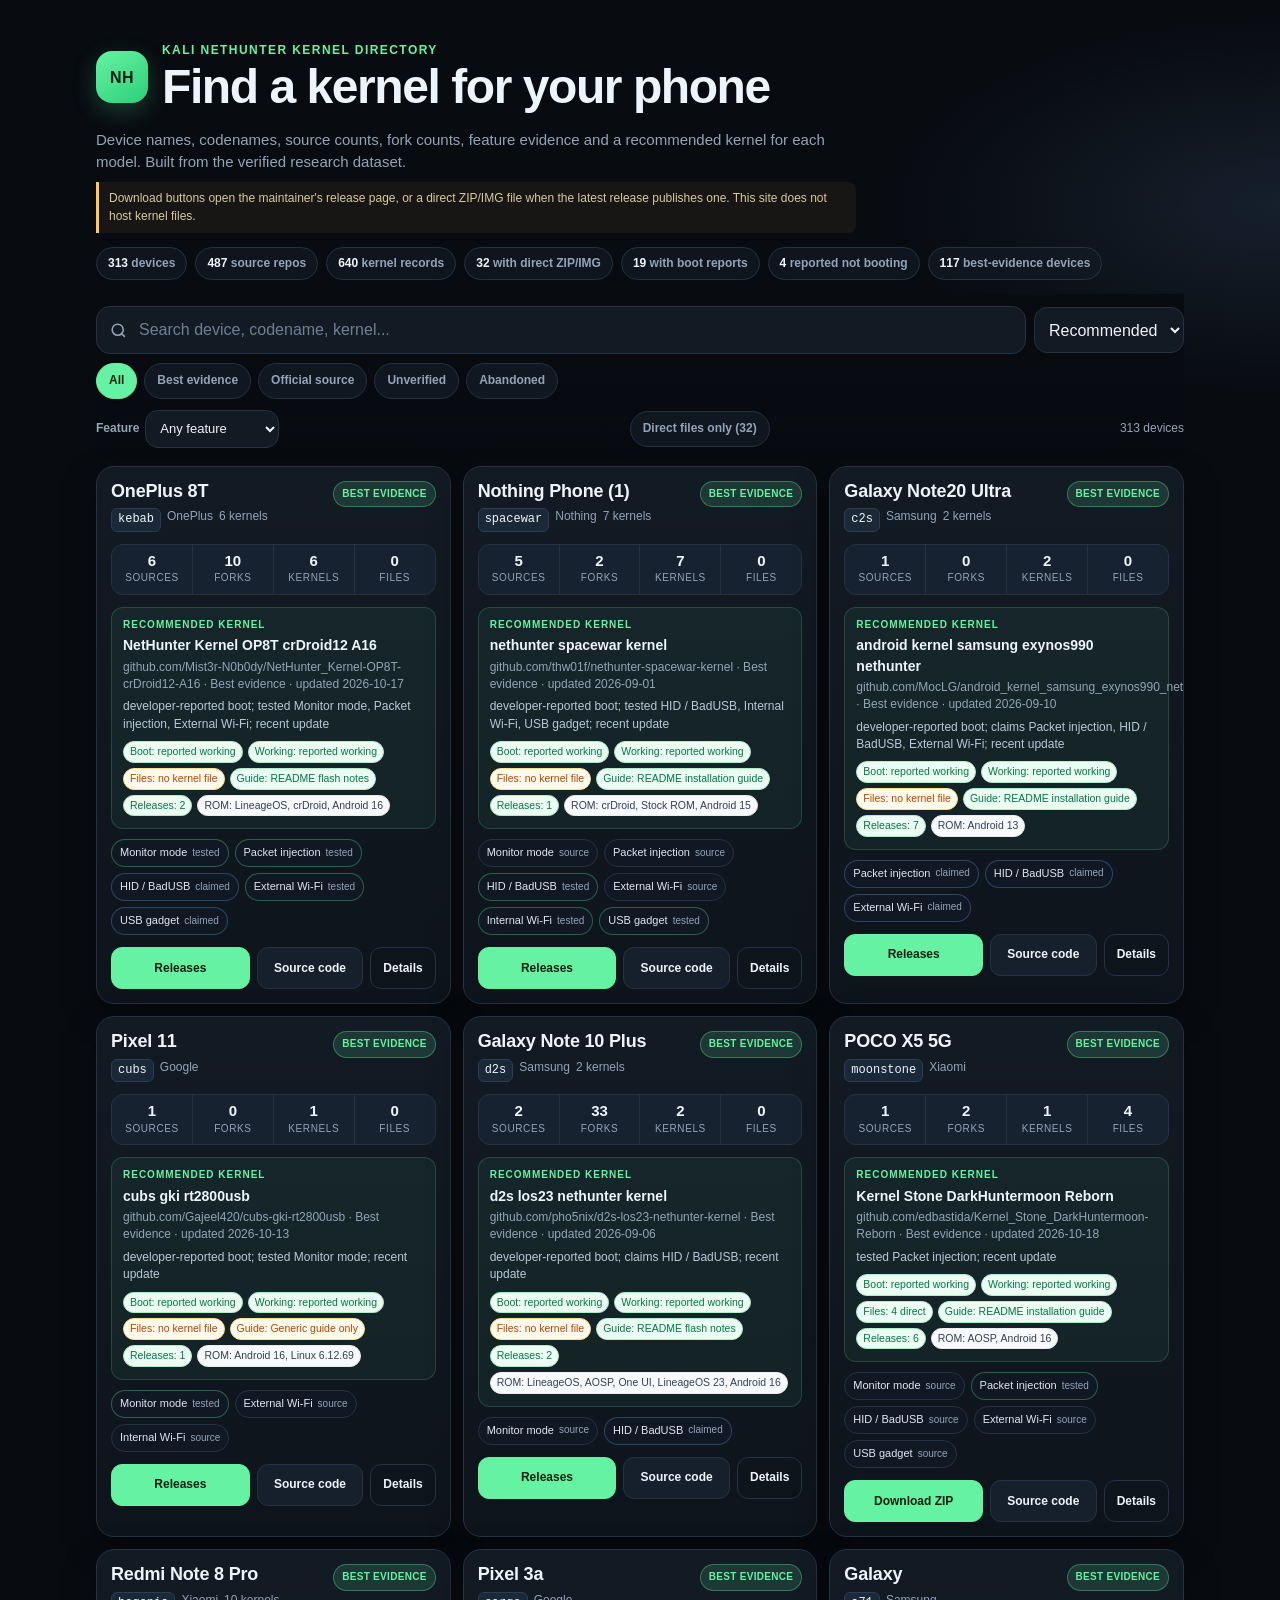
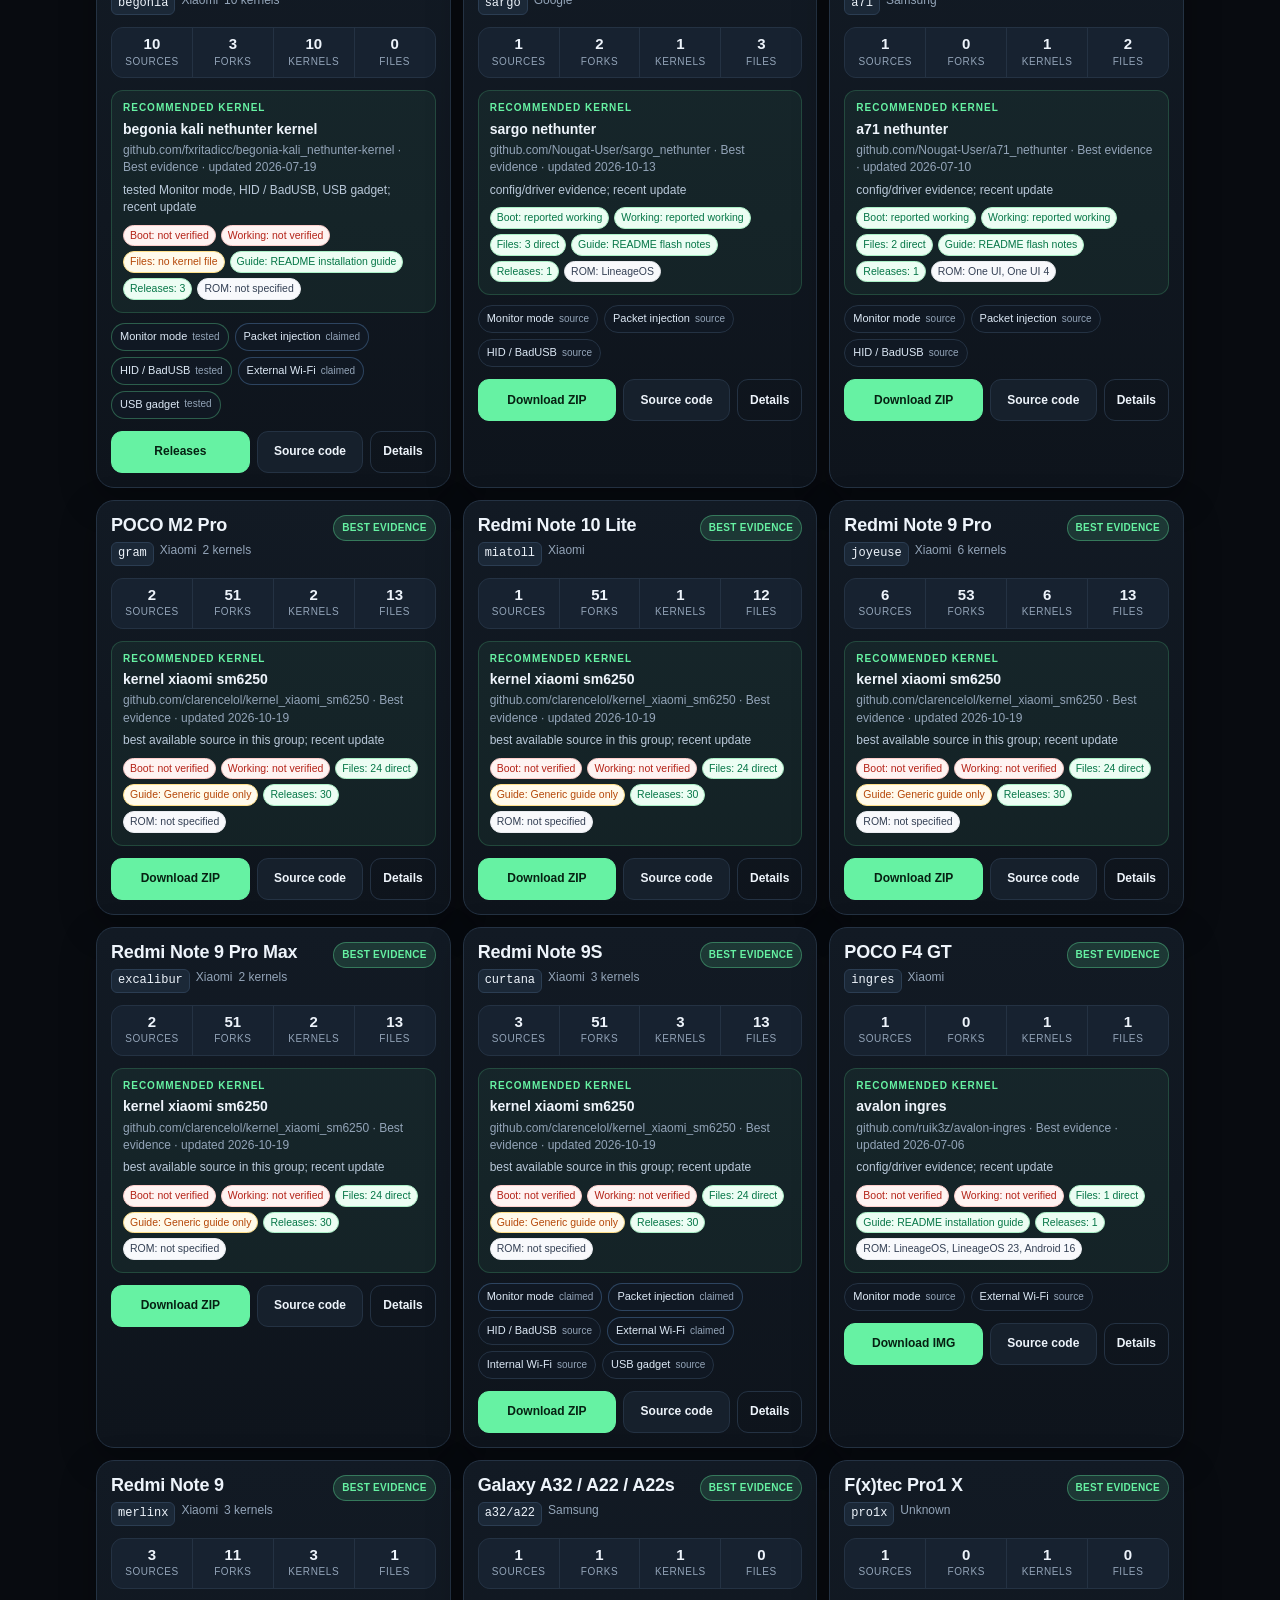
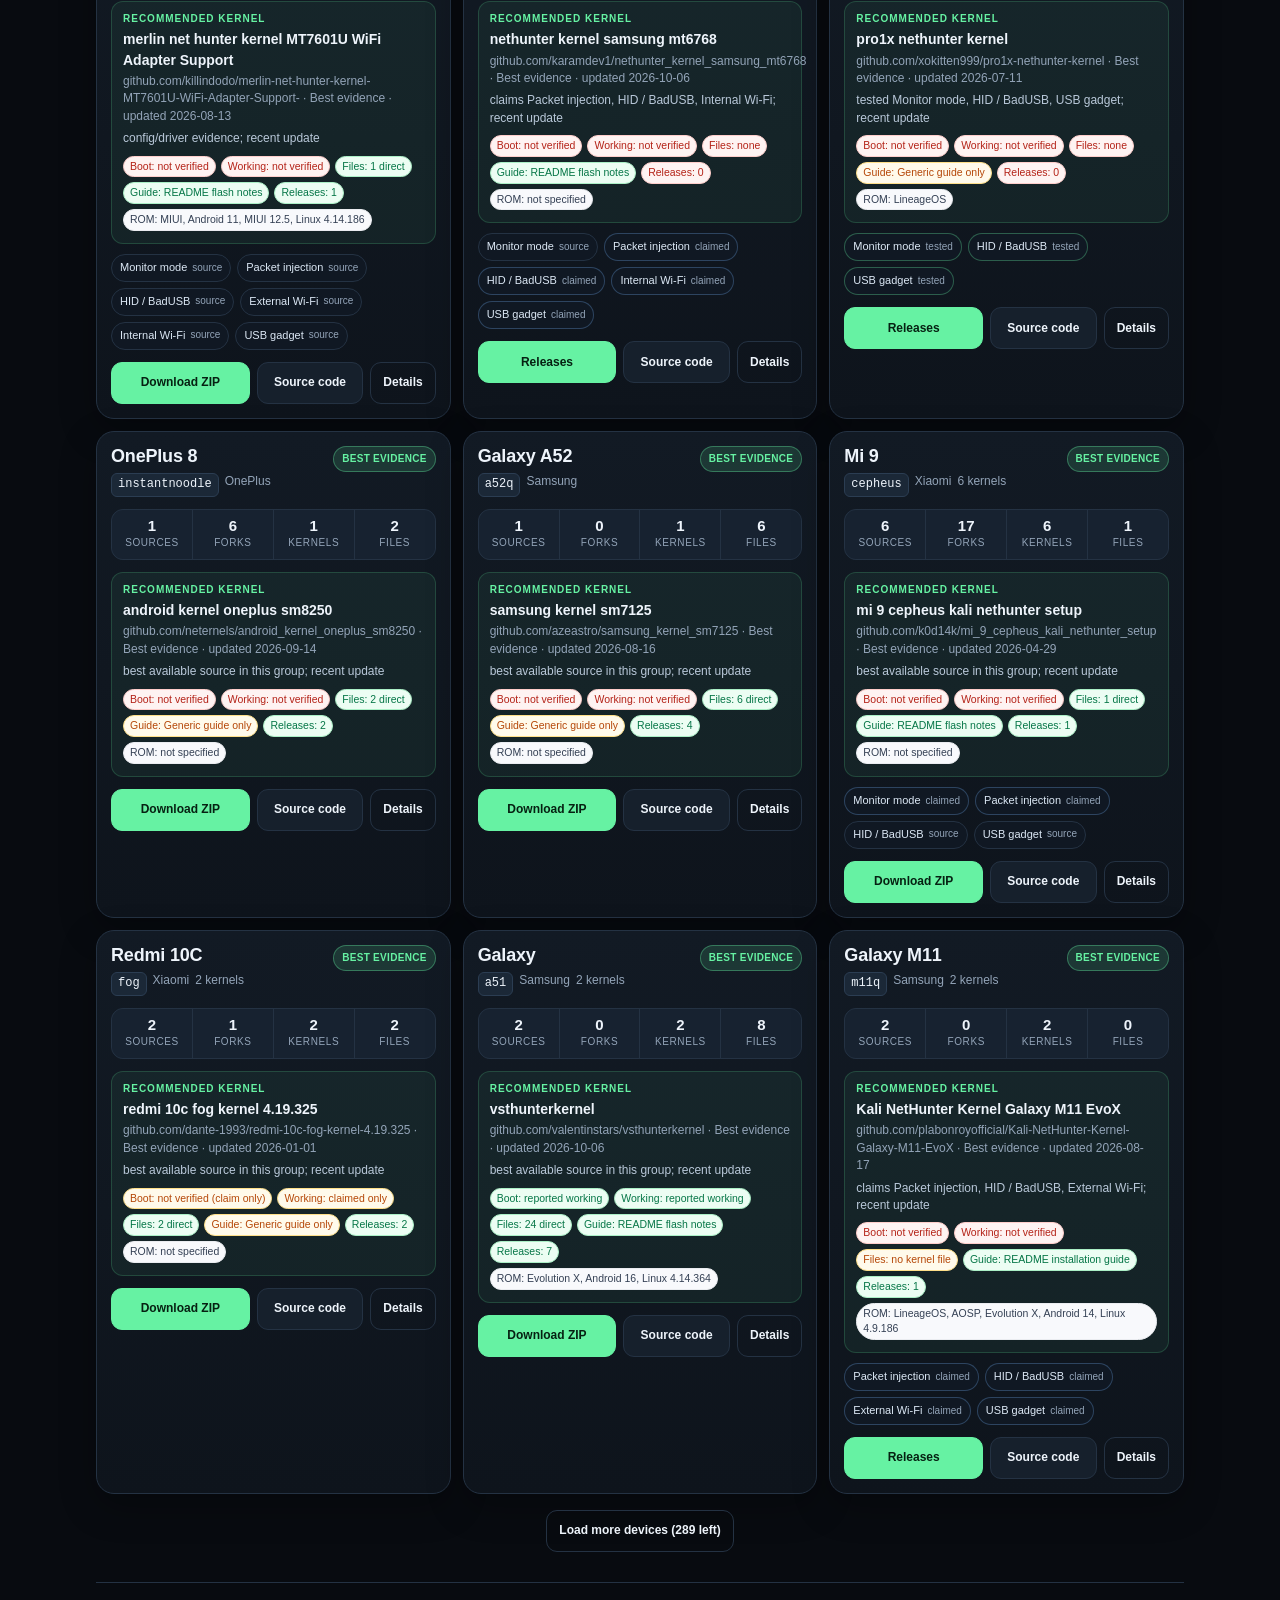
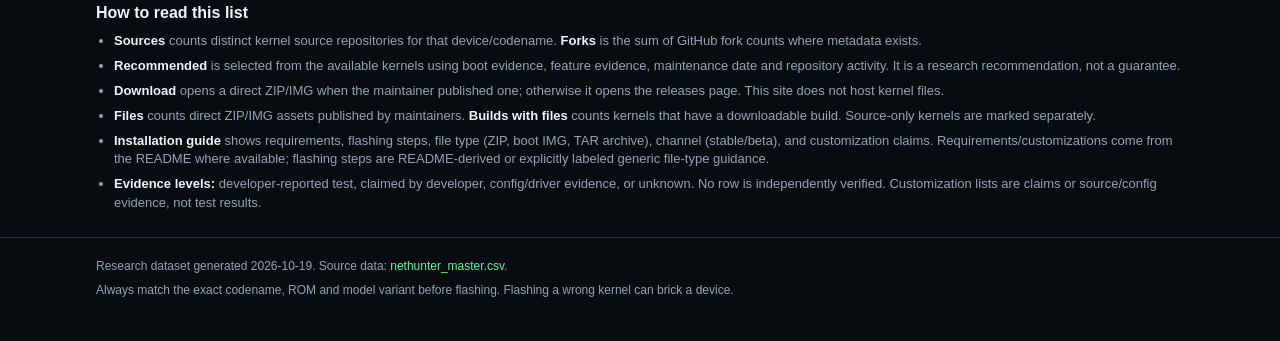
==== index.html @ 9b74181e "feat: publish NetHunter kernel database and evidence-first site Co-authored-by: monkeycode-ai <monke" ====
<!doctype html>
<html lang="en">
<head>
  <meta charset="utf-8">
  <meta name="viewport" content="width=device-width, initial-scale=1, viewport-fit=cover">
  <meta name="theme-color" content="#0b0f14">
  <meta name="description" content="Mobile-friendly Kali NetHunter kernel directory with source links, release links and evidence-based recommendations.">
  <title>NetHunter Kernel Finder</title>
  <link rel="stylesheet" href="styles.css?v=20261019b">
</head>
<body>
  <header class="hero">
    <div class="wrap">
      <div class="brandline">
        <div class="brandmark" aria-hidden="true">NH</div>
        <div>
          <p class="kicker">Kali NetHunter kernel directory</p>
          <h1>Find a kernel for your phone</h1>
        </div>
      </div>
      <p class="lede">Device names, codenames, source counts, fork counts, feature evidence and a recommended kernel for each model. Built from the verified research dataset.</p>
      <p class="notice">Download buttons open the maintainer's release page, or a direct ZIP/IMG file when the latest release publishes one. This site does not host kernel files.</p>
      <div class="summary" id="summary" aria-live="polite"></div>
    </div>
  </header>

  <main class="wrap">
    <section class="controls" aria-label="Search and filters">
      <div class="searchrow">
        <label class="searchbox">
          <span class="sr-only">Search devices</span>
          <svg viewBox="0 0 24 24" aria-hidden="true"><circle cx="11" cy="11" r="7"></circle><path d="m20 20-4.3-4.3"></path></svg>
          <input id="search" type="search" placeholder="Search device, codename, kernel..." autocomplete="off" enterkeyhint="search">
        </label>
        <label class="selectbox">
          <span class="sr-only">Sort by</span>
          <select id="sort">
            <option value="recommended">Recommended</option>
            <option value="newest">Newest</option>
            <option value="name">Name A-Z</option>
            <option value="sources">Most sources</option>
            <option value="forks">Most forks</option>
            <option value="files">Most files</option>
          </select>
        </label>
      </div>

      <div class="chips" id="statusFilters" role="group" aria-label="Filter by evidence status">
        <button class="chip is-active" data-status="all" type="button">All</button>
        <button class="chip" data-status="Developer claimed" type="button">Best evidence</button>
        <button class="chip" data-status="Source confirmed" type="button">Official source</button>
        <button class="chip" data-status="Unverified candidate" type="button">Unverified</button>
        <button class="chip" data-status="Abandoned" type="button">Abandoned</button>
      </div>

      <div class="subrow">
        <label class="selectbox featurebox">
          <span>Feature</span>
          <select id="feature">
            <option value="all">Any feature</option>
            <option value="monitor_mode">Monitor mode</option>
            <option value="packet_injection">Packet injection</option>
            <option value="hid_gadget">HID / BadUSB</option>
            <option value="external_wifi_support">External Wi-Fi</option>
            <option value="internal_wifi_support">Internal Wi-Fi</option>
            <option value="usb_gadget">USB gadget</option>
          </select>
        </label>
        <button id="onlyFilesBtn" class="chip fileschip" type="button" aria-pressed="false">Direct files only</button>
        <p class="resultcount" id="resultCount"></p>
      </div>
    </section>

    <section id="list" class="list" aria-label="NetHunter devices"></section>
    <div class="loadwrap">
      <button id="loadMore" class="btn ghost" type="button" hidden>Load more devices</button>
    </div>

    <section class="notes">
      <h2>How to read this list</h2>
      <ul>
        <li><strong>Sources</strong> counts distinct kernel source repositories for that device/codename. <strong>Forks</strong> is the sum of GitHub fork counts where metadata exists.</li>
        <li><strong>Recommended</strong> is selected from the available kernels using boot evidence, feature evidence, maintenance date and repository activity. It is a research recommendation, not a guarantee.</li>
        <li><strong>Download</strong> opens a direct ZIP/IMG when the maintainer published one; otherwise it opens the releases page. This site does not host kernel files.</li>
        <li><strong>Files</strong> counts direct ZIP/IMG assets published by maintainers. <strong>Builds with files</strong> counts kernels that have a downloadable build. Source-only kernels are marked separately.</li>
        <li><strong>Installation guide</strong> shows requirements, flashing steps, file type (ZIP, boot IMG, TAR archive), channel (stable/beta), and customization claims. Requirements/customizations come from the README where available; flashing steps are README-derived or explicitly labeled generic file-type guidance.</li>
        <li><strong>Evidence levels:</strong> developer-reported test, claimed by developer, config/driver evidence, or unknown. No row is independently verified. Customization lists are claims or source/config evidence, not test results.</li>
      </ul>
    </section>
  </main>

  <footer class="footer">
    <div class="wrap">
      <p>Research dataset generated <span id="generated">2026-10-19</span>. Source data: <a href="nethunter_master.csv">nethunter_master.csv</a>.</p>
      <p>Always match the exact codename, ROM and model variant before flashing. Flashing a wrong kernel can brick a device.</p>
    </div>
  </footer>

  <script src="app.js?v=20261019b"></script>
</body>
</html>
---- styles.css ----
:root {
  --bg: #080b10;
  --bg-soft: #0e141c;
  --panel: #121a24;
  --panel-2: #172230;
  --line: #243243;
  --text: #eef4fb;
  --muted: #93a4b8;
  --green: #66f2a3;
  --green-ink: #062112;
  --amber: #ffc857;
  --red: #ff7b7b;
  --blue: #77b7ff;
  --radius: 18px;
  --shadow: 0 12px 36px rgba(0,0,0,.28);
}
* { box-sizing: border-box; }
html { color-scheme: dark; -webkit-text-size-adjust: 100%; }
body {
  margin: 0;
  background:
    radial-gradient(900px 420px at 12% -10%, rgba(102,242,163,.16), transparent 60%),
    radial-gradient(700px 340px at 100% 4%, rgba(119,183,255,.12), transparent 55%),
    var(--bg);
  color: var(--text);
  font-family: -apple-system, BlinkMacSystemFont, "Segoe UI", Roboto, "Helvetica Neue", Arial, sans-serif;
  line-height: 1.45;
  min-height: 100vh;
}
a { color: var(--green); text-decoration: none; }
a:hover { text-decoration: underline; }
button, input, select { font: inherit; }
.wrap { width: min(1120px, 100%); margin: 0 auto; padding: 0 16px; }
.sr-only { position: absolute; width: 1px; height: 1px; padding: 0; margin: -1px; overflow: hidden; clip: rect(0,0,0,0); white-space: nowrap; border: 0; }

.hero { padding: 28px 0 14px; }
.brandline { display: flex; gap: 14px; align-items: center; }
.brandmark {
  flex: 0 0 auto; width: 52px; height: 52px; border-radius: 16px;
  display: grid; place-items: center; font-weight: 900; letter-spacing: .5px;
  color: var(--green-ink); background: linear-gradient(145deg, var(--green), #2ecf7a);
  box-shadow: 0 8px 24px rgba(102,242,163,.22);
}
.kicker { margin: 0 0 3px; color: var(--green); font-size: 12px; font-weight: 700; letter-spacing: .12em; text-transform: uppercase; }
h1 { margin: 0; font-size: clamp(28px, 7vw, 48px); line-height: 1.05; letter-spacing: -.03em; }
.lede { max-width: 760px; margin: 16px 0 0; color: var(--muted); font-size: 15px; }
.notice { max-width: 760px; margin: 10px 0 0; padding: 8px 10px; border-left: 3px solid var(--amber); background: rgba(255,200,87,.06); color: #d8c9a3; font-size: 12px; border-radius: 0 8px 8px 0; }
.summary { display: flex; flex-wrap: wrap; gap: 8px; margin-top: 14px; }
.summary span {
  border: 1px solid var(--line); background: rgba(18,26,36,.7); color: var(--muted);
  border-radius: 999px; padding: 7px 11px; font-size: 12px; font-weight: 650;
}
.summary strong { color: var(--text); }

.controls {
  position: sticky; top: 0; z-index: 20; margin: 0 -16px; padding: 10px 16px 12px;
  background: linear-gradient(180deg, rgba(8,11,16,.98), rgba(8,11,16,.92) 72%, rgba(8,11,16,0));
  backdrop-filter: blur(12px);
}
.searchrow { display: flex; gap: 8px; }
.searchbox {
  flex: 1; min-width: 0; display: flex; align-items: center; gap: 9px;
  background: var(--panel); border: 1px solid var(--line); border-radius: 14px; padding: 0 12px;
}
.searchbox svg { width: 19px; height: 19px; stroke: var(--muted); fill: none; stroke-width: 2; flex: 0 0 auto; }
.searchbox input { width: 100%; height: 46px; border: 0; outline: none; background: transparent; color: var(--text); }
.searchbox input::placeholder { color: #6f8094; }
.selectbox { display: flex; align-items: center; gap: 6px; }
.selectbox select {
  height: 46px; max-width: 150px; border: 1px solid var(--line); border-radius: 13px;
  background: var(--panel); color: var(--text); padding: 0 10px; outline: none;
}
.chips { display: flex; gap: 7px; overflow-x: auto; padding: 9px 0 2px; scrollbar-width: none; }
.chips::-webkit-scrollbar { display: none; }
.chip {
  flex: 0 0 auto; border: 1px solid var(--line); background: rgba(18,26,36,.88);
  color: var(--muted); border-radius: 999px; padding: 8px 12px; font-size: 12px; font-weight: 700;
}
.chip.is-active { background: var(--green); border-color: var(--green); color: var(--green-ink); }
.subrow { display: flex; align-items: center; justify-content: space-between; gap: 10px; margin-top: 9px; }
.featurebox span { color: var(--muted); font-size: 12px; font-weight: 700; white-space: nowrap; }
.featurebox select { height: 38px; max-width: 180px; font-size: 13px; }
.resultcount { margin: 0; color: var(--muted); font-size: 12px; text-align: right; }

.list { display: grid; gap: 10px; padding-top: 8px; }
.card {
  background: linear-gradient(180deg, var(--panel), var(--bg-soft));
  border: 1px solid var(--line); border-radius: var(--radius); box-shadow: var(--shadow);
  overflow: hidden;
}
.card-head { display: flex; align-items: flex-start; justify-content: space-between; gap: 10px; padding: 14px 14px 0; }
.card h2 { margin: 0; font-size: 17px; line-height: 1.2; letter-spacing: -.01em; }
.meta { display: flex; flex-wrap: wrap; gap: 6px; margin-top: 6px; color: var(--muted); font-size: 12px; }
.code { font-family: ui-monospace, SFMono-Regular, Menlo, Consolas, monospace; color: var(--text); background: #1b2837; border: 1px solid #2b3d52; border-radius: 6px; padding: 2px 6px; }
.badge { flex: 0 0 auto; border-radius: 999px; padding: 5px 8px; font-size: 10px; font-weight: 800; letter-spacing: .03em; text-transform: uppercase; white-space: nowrap; }
.badge.claimed { background: rgba(102,242,163,.14); color: var(--green); border: 1px solid rgba(102,242,163,.35); }
.badge.official { background: rgba(119,183,255,.12); color: var(--blue); border: 1px solid rgba(119,183,255,.3); }
.badge.unverified { background: rgba(255,200,87,.12); color: var(--amber); border: 1px solid rgba(255,200,87,.3); }
.badge.abandoned { background: rgba(255,123,123,.1); color: var(--red); border: 1px solid rgba(255,123,123,.3); }

.stats { display: grid; grid-template-columns: repeat(3, 1fr); gap: 1px; margin: 12px 14px 0; border: 1px solid var(--line); border-radius: 12px; overflow: hidden; background: var(--line); }
.stat { background: var(--panel-2); padding: 8px 6px; text-align: center; }
.stat strong { display: block; font-size: 16px; line-height: 1.1; }
.stat span { display: block; margin-top: 2px; color: var(--muted); font-size: 10px; text-transform: uppercase; letter-spacing: .06em; }

.rec { margin: 12px 14px 0; padding: 10px 11px; border-radius: 12px; background: rgba(102,242,163,.06); border: 1px solid rgba(102,242,163,.18); }
.eyebrow { display: block; color: var(--green); font-size: 10px; font-weight: 800; letter-spacing: .1em; text-transform: uppercase; }
.rec-title { margin-top: 3px; font-size: 14px; font-weight: 750; word-break: break-word; }
.rec-sub { margin-top: 3px; color: var(--muted); font-size: 12px; }
.rec-reason { margin-top: 5px; color: #b9c8d9; font-size: 12px; }

.features { display: flex; flex-wrap: wrap; gap: 6px; padding: 10px 14px 0; }
.feature { display: inline-flex; align-items: center; gap: 5px; border-radius: 999px; border: 1px solid var(--line); background: #101823; color: #dce8f5; padding: 5px 8px; font-size: 11px; }
.feature em { font-style: normal; color: var(--muted); font-size: 10px; }
.feature.test { border-color: rgba(102,242,163,.32); }
.feature.claim { border-color: rgba(119,183,255,.28); }

.actions { display: grid; grid-template-columns: 1.25fr 1fr auto; gap: 7px; padding: 12px 14px 14px; }
.btn {
  display: inline-flex; align-items: center; justify-content: center; gap: 6px;
  min-height: 42px; border-radius: 11px; padding: 0 12px; border: 1px solid var(--line);
  background: var(--panel-2); color: var(--text); font-size: 12px; font-weight: 750; text-align: center;
  text-decoration: none; cursor: pointer; -webkit-tap-highlight-color: transparent;
}
.btn:hover { text-decoration: none; border-color: #3a4d64; }
.btn.primary { background: var(--green); border-color: var(--green); color: var(--green-ink); }
.btn.primary:hover { filter: brightness(1.04); }
.btn.source { background: #16202c; }
.btn.ghost { background: transparent; }
.btn[aria-disabled="true"], .btn:disabled { opacity: .45; pointer-events: none; }
.btn.small { min-height: 34px; padding: 0 9px; font-size: 11px; border-radius: 9px; }

.details { display: none; border-top: 1px solid var(--line); padding: 12px 14px 14px; background: rgba(8,11,16,.35); }
.card.is-open .details { display: block; }
.details h3 { margin: 0 0 8px; font-size: 12px; color: var(--muted); text-transform: uppercase; letter-spacing: .08em; }
.variant { border: 1px solid var(--line); border-radius: 12px; padding: 10px; background: var(--panel); }
.variant + .variant { margin-top: 8px; }
.vhead { display: flex; justify-content: space-between; gap: 8px; align-items: flex-start; }
.vname { font-size: 13px; font-weight: 750; word-break: break-word; }
.vmeta { margin-top: 3px; color: var(--muted); font-size: 11px; }
.vfeat { display: flex; flex-wrap: wrap; gap: 5px; margin-top: 7px; }
.vfeat span { color: #c9d7e6; background: #121c27; border: 1px solid #26384b; border-radius: 6px; padding: 2px 5px; font-size: 10px; }
.quote { margin: 7px 0 0; padding-left: 9px; border-left: 2px solid #33475e; color: #a9bbcd; font-size: 11px; }
.vlinks { display: flex; flex-wrap: wrap; gap: 6px; margin-top: 8px; }
.empty { text-align: center; color: var(--muted); border: 1px dashed var(--line); border-radius: var(--radius); padding: 40px 16px; }
.loadwrap { display: flex; justify-content: center; padding: 16px 0 4px; }

.notes { margin: 26px 0 12px; border-top: 1px solid var(--line); padding-top: 18px; }
.notes h2 { margin: 0 0 8px; font-size: 16px; }
.notes ul { margin: 0; padding-left: 18px; color: var(--muted); font-size: 13px; }
.notes li + li { margin-top: 6px; }
.notes strong { color: var(--text); }
.footer { border-top: 1px solid var(--line); margin-top: 24px; padding: 20px 0 34px; color: var(--muted); font-size: 12px; }
.footer p { margin: 0 0 7px; }

@media (min-width: 720px) {
  .hero { padding-top: 42px; }
  .list { grid-template-columns: 1fr 1fr; gap: 12px; }
  .card h2 { font-size: 18px; }
  .controls { margin: 0; padding: 12px 0 10px; }
  .actions { grid-template-columns: 1.3fr 1fr auto; }
}
@media (min-width: 1040px) {
  .list { grid-template-columns: 1fr 1fr 1fr; }
}
@media (max-width: 390px) {
  .wrap { padding: 0 12px; }
  .controls { margin: 0 -12px; padding-left: 12px; padding-right: 12px; }
  .selectbox select { max-width: 124px; }
  .actions { grid-template-columns: 1fr 1fr; }
  .actions .btn.detailsbtn { grid-column: 1 / -1; }
}
@media (prefers-reduced-motion: no-preference) {
  .card { transition: border-color .15s ease, transform .15s ease; }
  .card:hover { border-color: #33475e; }
}

.stats { grid-template-columns: repeat(4, 1fr); }
.stat strong { font-size: 15px; }
.dlsummary { display: flex; flex-wrap: wrap; gap: 6px; margin: 0 0 10px; }
.dlsummary span { border: 1px solid var(--line); background: #101823; border-radius: 8px; padding: 5px 8px; color: var(--muted); font-size: 11px; }
.dlsummary strong { color: var(--text); }
.guide { border: 1px solid rgba(102,242,163,.18); background: rgba(102,242,163,.04); border-radius: 12px; padding: 11px; margin: 0 0 14px; }
.ghead { display: flex; align-items: center; justify-content: space-between; gap: 8px; }
.ghead h4 { margin: 0; font-size: 13px; }
.channel { border: 1px solid var(--line); border-radius: 999px; padding: 3px 7px; color: var(--muted); font-size: 10px; }
.gmethods, .gcustom { display: flex; flex-wrap: wrap; gap: 5px; margin-top: 8px; }
.chip.mini { padding: 4px 7px; font-size: 10px; font-weight: 700; color: #c9d7e6; }
.guide-source { margin: 8px 0 0; color: var(--muted); font-size: 11px; }
.guide-grid { display: grid; grid-template-columns: 1fr; gap: 10px; margin-top: 10px; }
.guide h5 { margin: 10px 0 5px; color: var(--muted); font-size: 10px; text-transform: uppercase; letter-spacing: .07em; }
.glist, .gsteps { margin: 0; padding-left: 18px; color: #c9d7e6; font-size: 12px; }
.glist li + li, .gsteps li + li { margin-top: 4px; }
.gwarn { margin-top: 9px; border-top: 1px solid var(--line); padding-top: 7px; }
.gwarn p { margin: 0; color: #d8b979; font-size: 11px; }
.gwarn p + p { margin-top: 4px; }
.builds-title { margin-top: 14px !important; }
.filechip { border-radius: 5px; padding: 2px 5px; font-size: 9px; font-weight: 800; border: 1px solid #2b4055; background: #0e1722; color: #a9c7e8; }
.filechip.zip { border-color: rgba(102,242,163,.35); color: var(--green); }
.filechip.img { border-color: rgba(255,200,87,.35); color: var(--amber); }
@media (min-width: 720px) { .guide-grid { grid-template-columns: 1fr 1.3fr; } }
.switch { display: inline-flex; align-items: center; gap: 6px; color: var(--muted); font-size: 12px; font-weight: 700; white-space: nowrap; }
.switch input { width: 16px; height: 16px; accent-color: var(--green); }
.gnotes { margin: 0; color: #c9d7e6; font-size: 12px; line-height: 1.55; }

.statusline{display:flex;flex-wrap:wrap;gap:5px;margin:8px 0 2px}
.st{font-size:10.5px;line-height:1.5;padding:2px 6px;border-radius:999px;background:#f2f4f7;color:#475467;border:1px solid #e4e7ec;white-space:nowrap}
.st.good{background:#ecfdf3;color:#067647;border-color:#abefc6}
.st.warn{background:#fffaeb;color:#b54708;border-color:#fedf89}
.st.bad{background:#fef3f2;color:#b42318;border-color:#fecdca}
.st.rom{background:#f8f9fc;color:#344054;border-color:#eaecf0;white-space:normal}
.bootnote{font-size:11px;color:#b42318;margin:4px 0 0;line-height:1.45}
.warnline{font-size:11.5px;color:#b42318;background:#fef3f2;border:1px solid #fecdca;padding:6px 8px;border-radius:8px;margin:6px 0}
.fileschip.is-active{background:#101828;color:#fff;border-color:#101828}
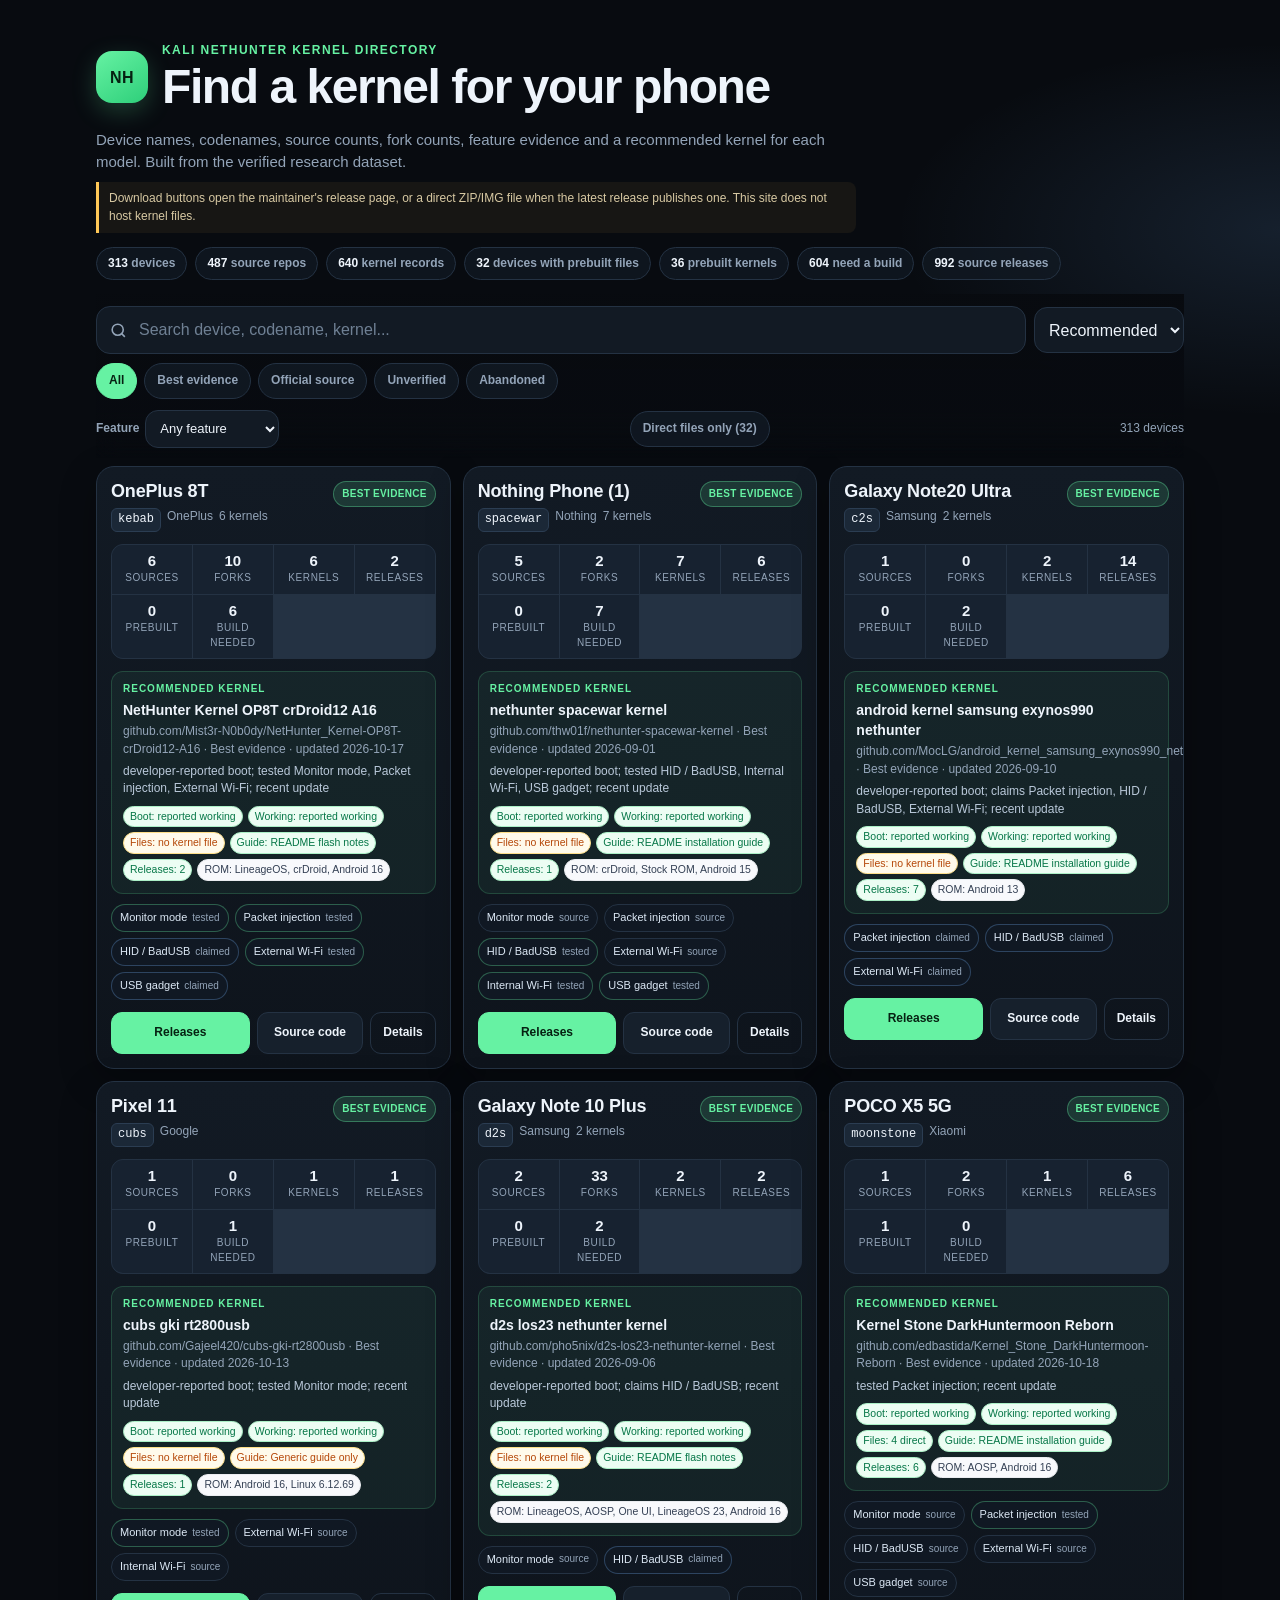
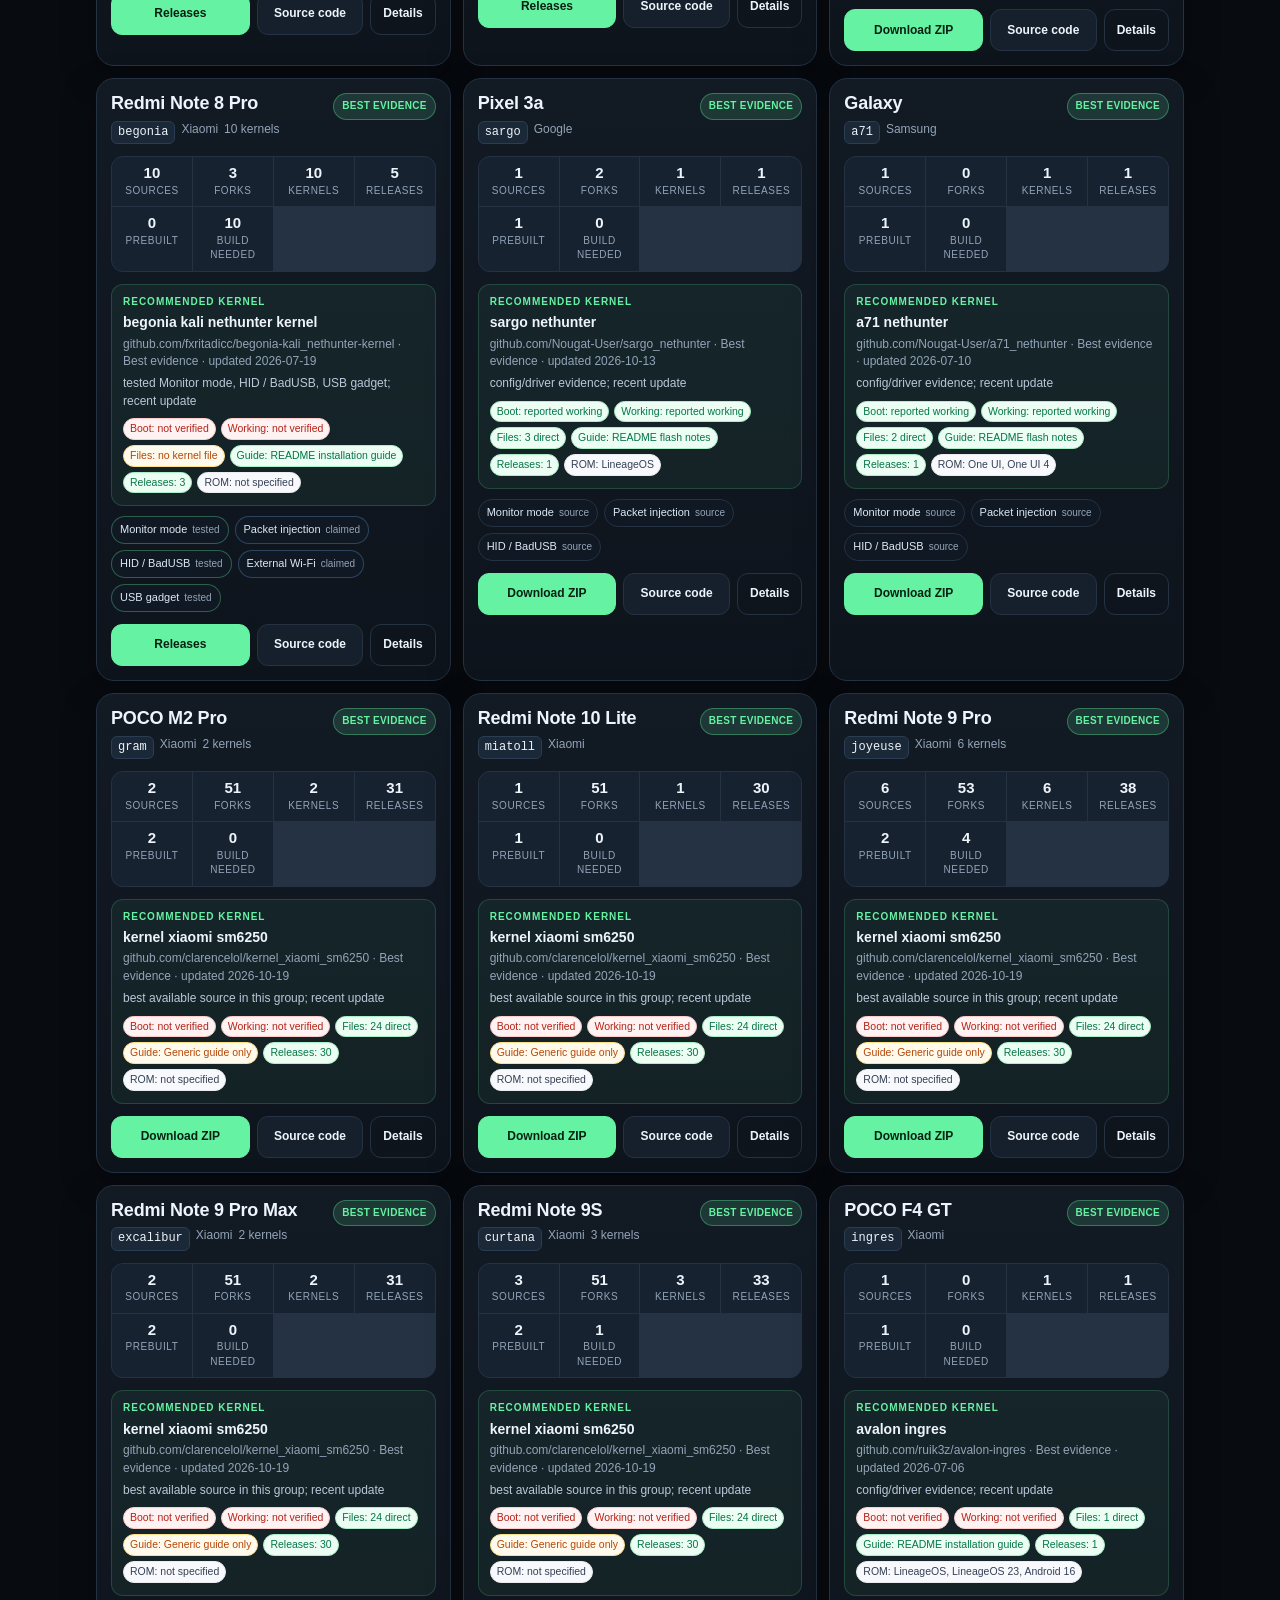
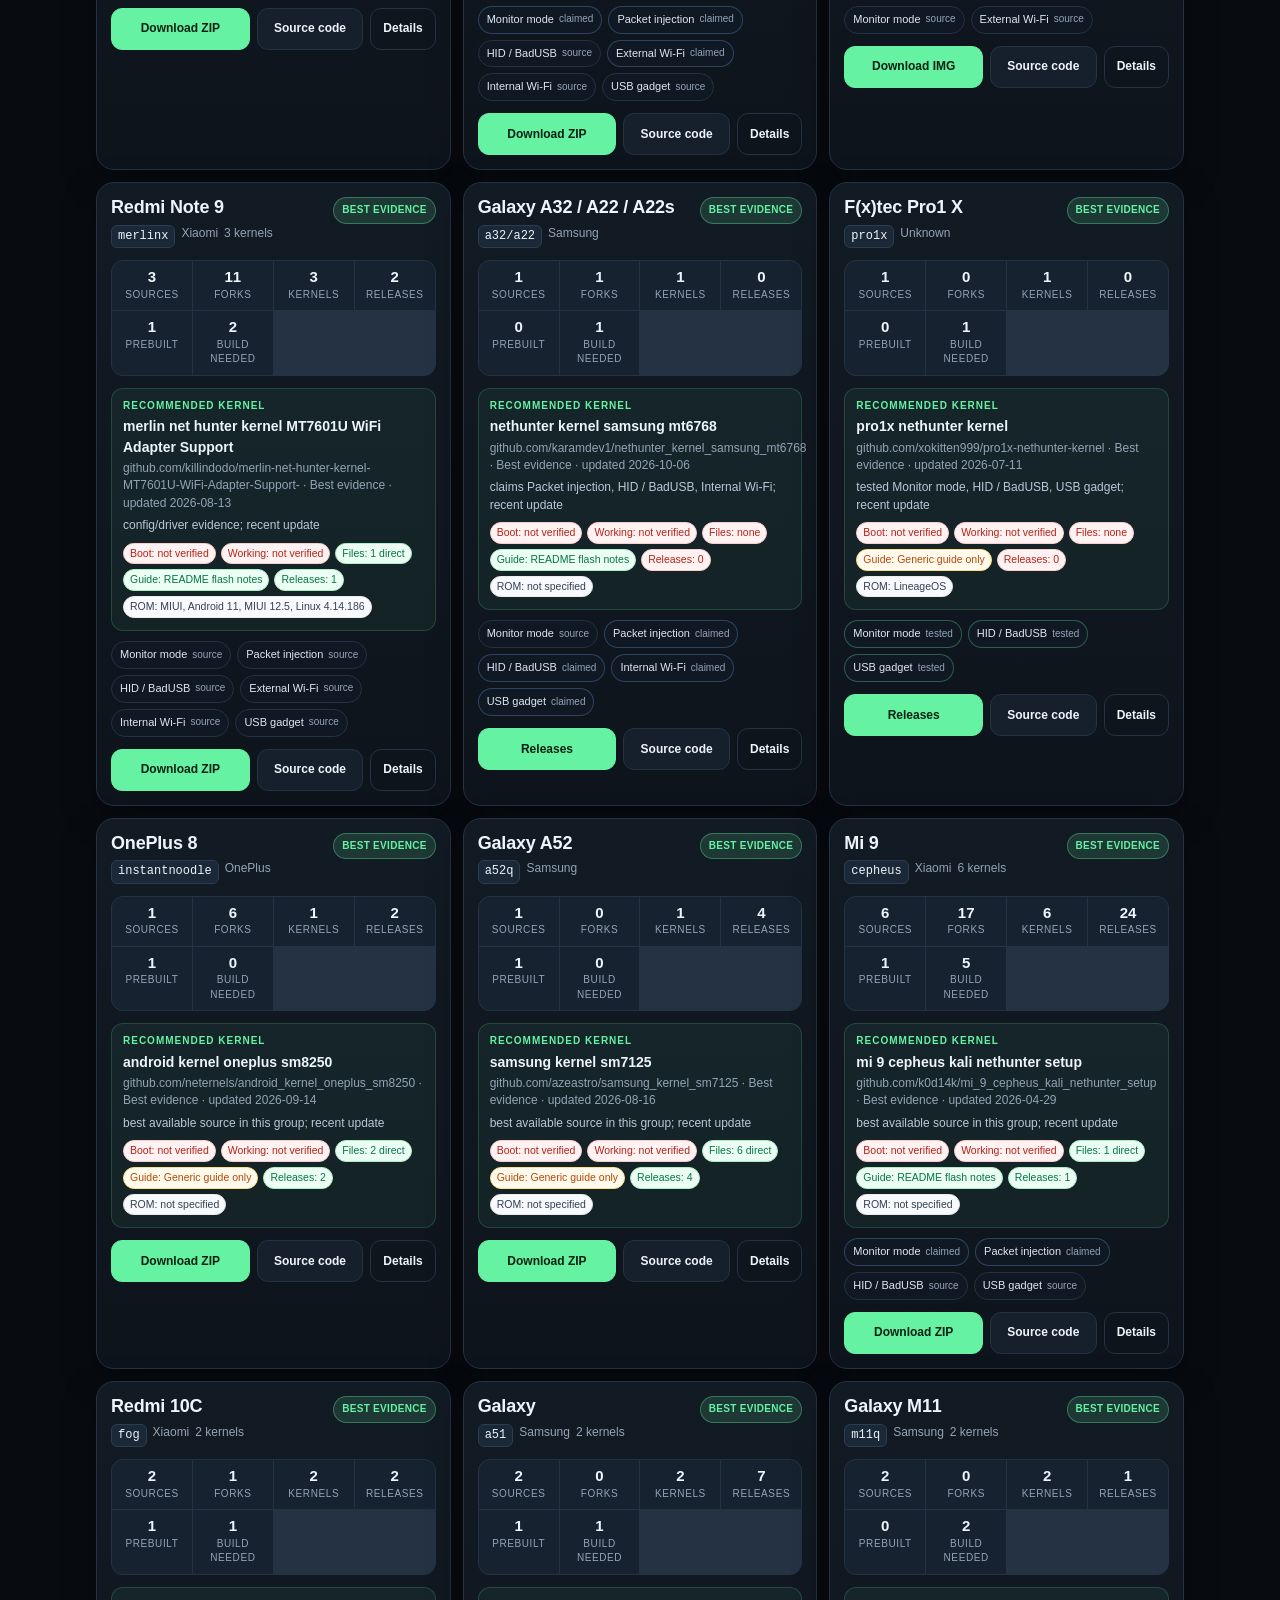
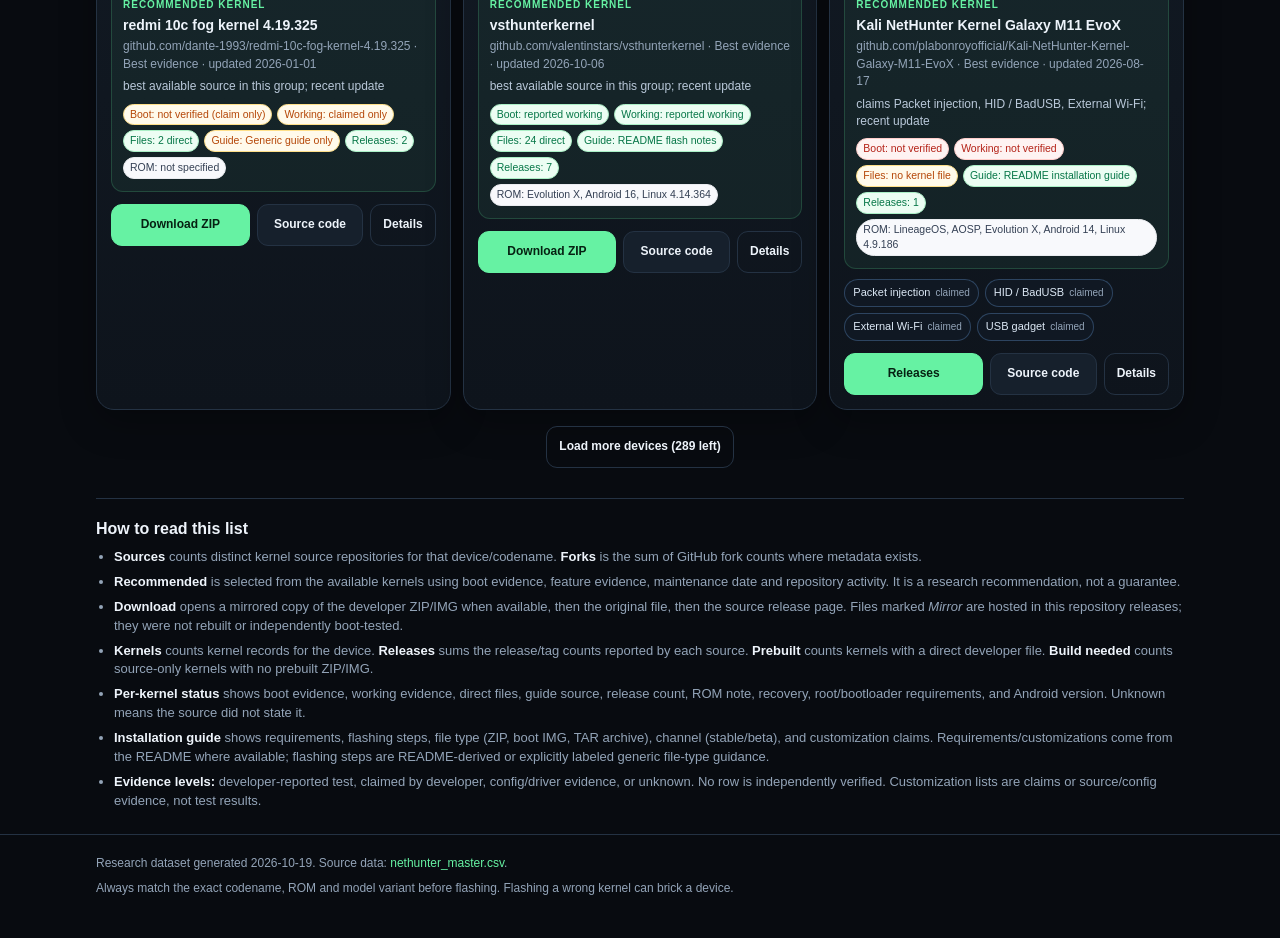
==== commit 777e2829: "chore: update website with release audit Co-authored-by: monkeycode-ai <monkeycode-ai@chaitin.com>" ====
--- a/index.html
+++ b/index.html
@@ -6,7 +6,7 @@
   <meta name="theme-color" content="#0b0f14">
   <meta name="description" content="Mobile-friendly Kali NetHunter kernel directory with source links, release links and evidence-based recommendations.">
   <title>NetHunter Kernel Finder</title>
-  <link rel="stylesheet" href="styles.css?v=20261019b">
+  <link rel="stylesheet" href="styles.css?v=20261019c">
 </head>
 <body>
   <header class="hero">
@@ -81,8 +81,9 @@
       <ul>
         <li><strong>Sources</strong> counts distinct kernel source repositories for that device/codename. <strong>Forks</strong> is the sum of GitHub fork counts where metadata exists.</li>
         <li><strong>Recommended</strong> is selected from the available kernels using boot evidence, feature evidence, maintenance date and repository activity. It is a research recommendation, not a guarantee.</li>
-        <li><strong>Download</strong> opens a direct ZIP/IMG when the maintainer published one; otherwise it opens the releases page. This site does not host kernel files.</li>
-        <li><strong>Files</strong> counts direct ZIP/IMG assets published by maintainers. <strong>Builds with files</strong> counts kernels that have a downloadable build. Source-only kernels are marked separately.</li>
+        <li><strong>Download</strong> opens a mirrored copy of the developer ZIP/IMG when available, then the original file, then the source release page. Files marked <em>Mirror</em> are hosted in this repository releases; they were not rebuilt or independently boot-tested.</li>
+        <li><strong>Kernels</strong> counts kernel records for the device. <strong>Releases</strong> sums the release/tag counts reported by each source. <strong>Prebuilt</strong> counts kernels with a direct developer file. <strong>Build needed</strong> counts source-only kernels with no prebuilt ZIP/IMG.</li>
+        <li><strong>Per-kernel status</strong> shows boot evidence, working evidence, direct files, guide source, release count, ROM note, recovery, root/bootloader requirements, and Android version. Unknown means the source did not state it.</li>
         <li><strong>Installation guide</strong> shows requirements, flashing steps, file type (ZIP, boot IMG, TAR archive), channel (stable/beta), and customization claims. Requirements/customizations come from the README where available; flashing steps are README-derived or explicitly labeled generic file-type guidance.</li>
         <li><strong>Evidence levels:</strong> developer-reported test, claimed by developer, config/driver evidence, or unknown. No row is independently verified. Customization lists are claims or source/config evidence, not test results.</li>
       </ul>
@@ -96,6 +97,6 @@
     </div>
   </footer>
 
-  <script src="app.js?v=20261019b"></script>
+  <script src="app.js?v=20261019c"></script>
 </body>
 </html>
--- a/styles.css
+++ b/styles.css
@@ -212,3 +212,10 @@
 .bootnote{font-size:11px;color:#b42318;margin:4px 0 0;line-height:1.45}
 .warnline{font-size:11.5px;color:#b42318;background:#fef3f2;border:1px solid #fecdca;padding:6px 8px;border-radius:8px;margin:6px 0}
 .fileschip.is-active{background:#101828;color:#fff;border-color:#101828}
+
+.installinfo{display:flex;flex-wrap:wrap;gap:5px 10px;margin:7px 0 0;color:#9fb2c6;font-size:10.5px;line-height:1.5}
+.installinfo b{color:#d6e2ee;font-weight:650}
+.buildflag{display:inline-block;margin-top:7px;padding:3px 7px;border-radius:7px;font-size:10.5px;font-weight:700;border:1px solid}
+.buildflag.ok{background:#ecfdf3;color:#067647;border-color:#abefc6}
+.buildflag.pending{background:#fffaeb;color:#b54708;border-color:#fedf89}
+.btn .fname{display:block;max-width:150px;overflow:hidden;text-overflow:ellipsis;white-space:nowrap;font-weight:500;font-size:10px;opacity:.85}
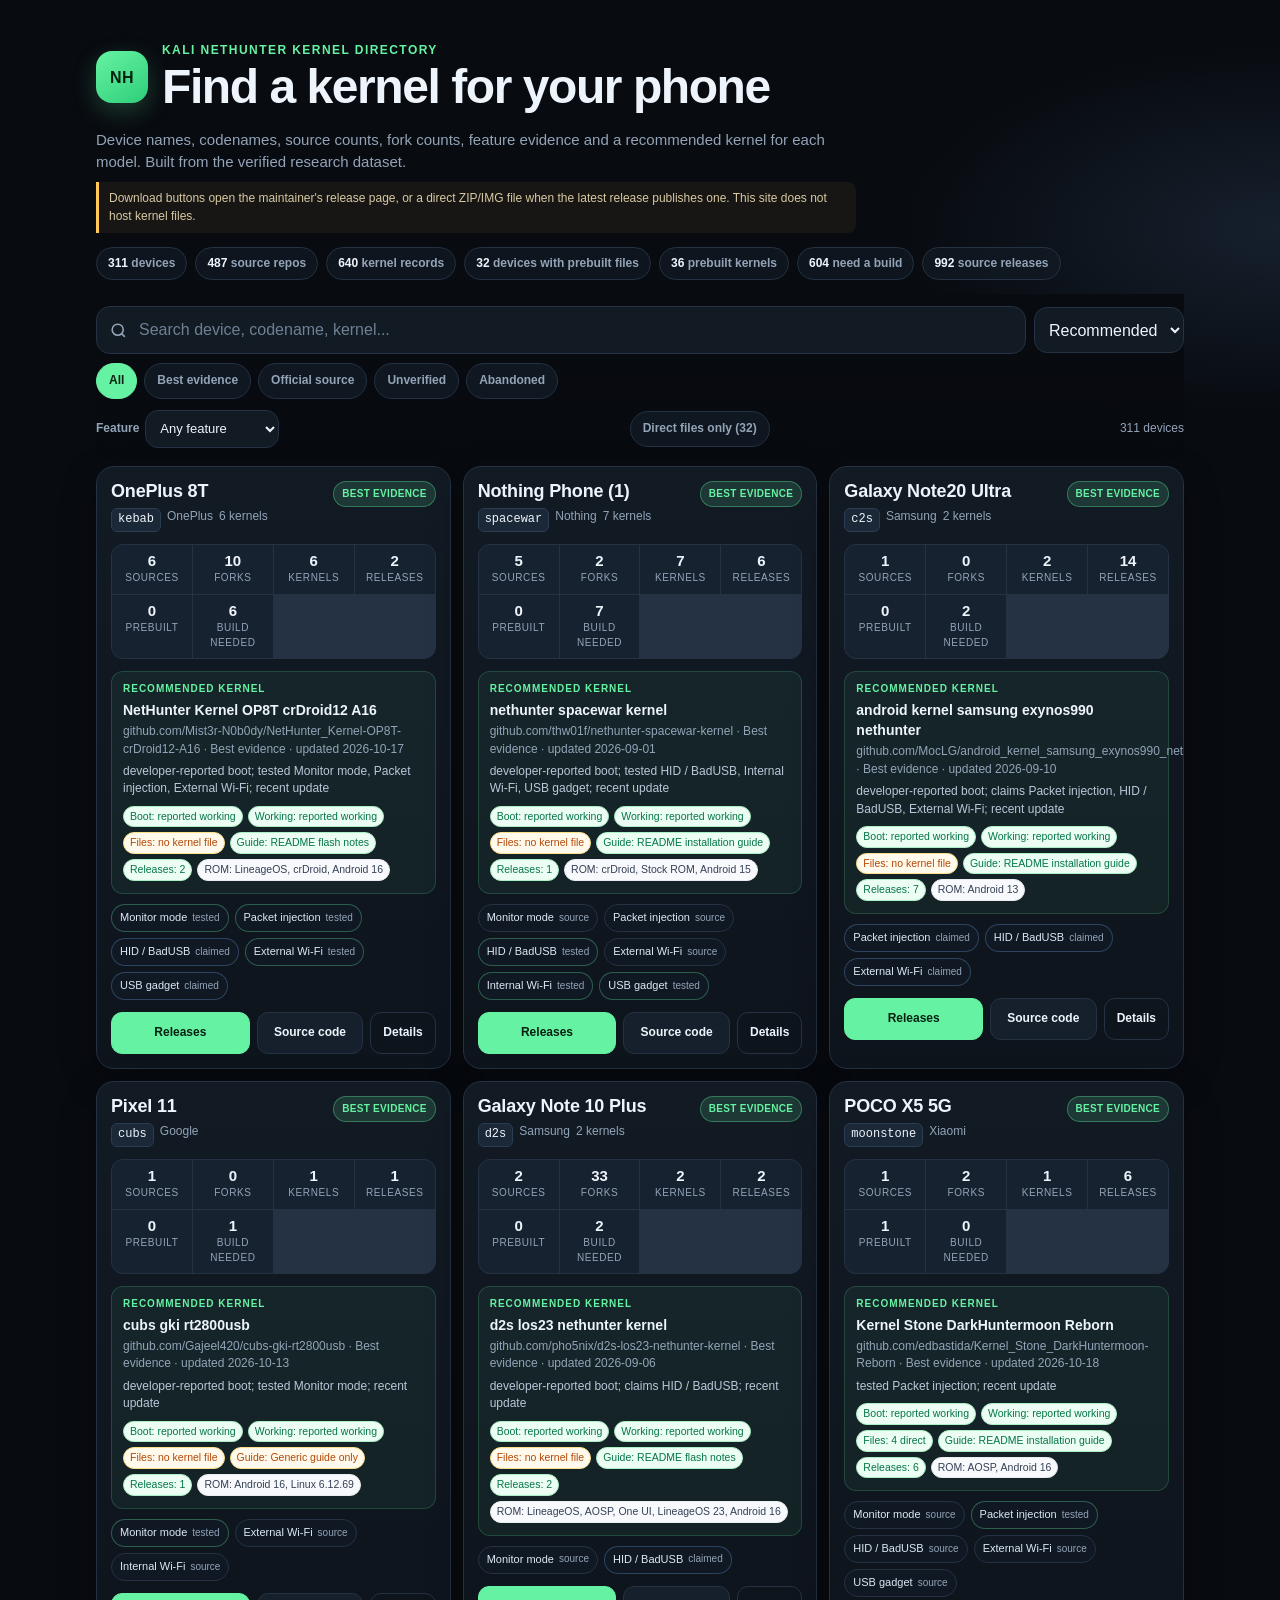
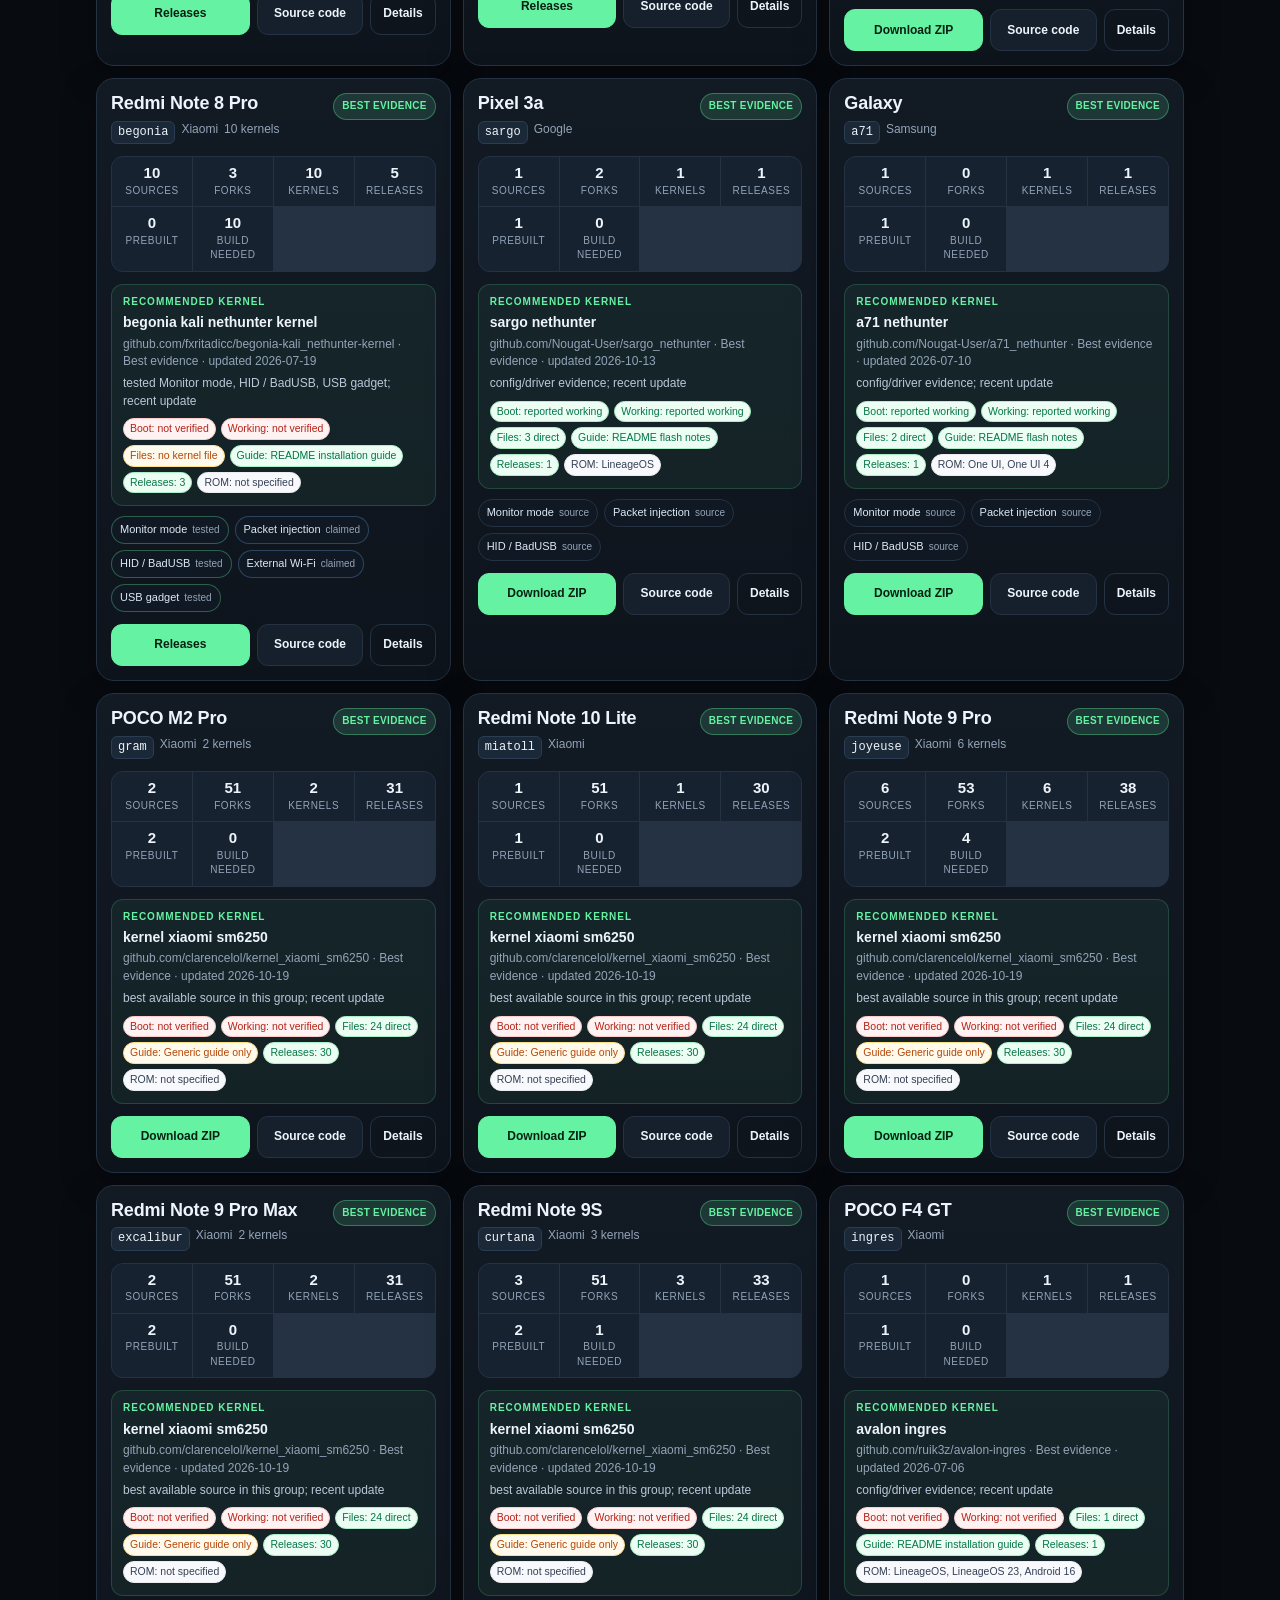
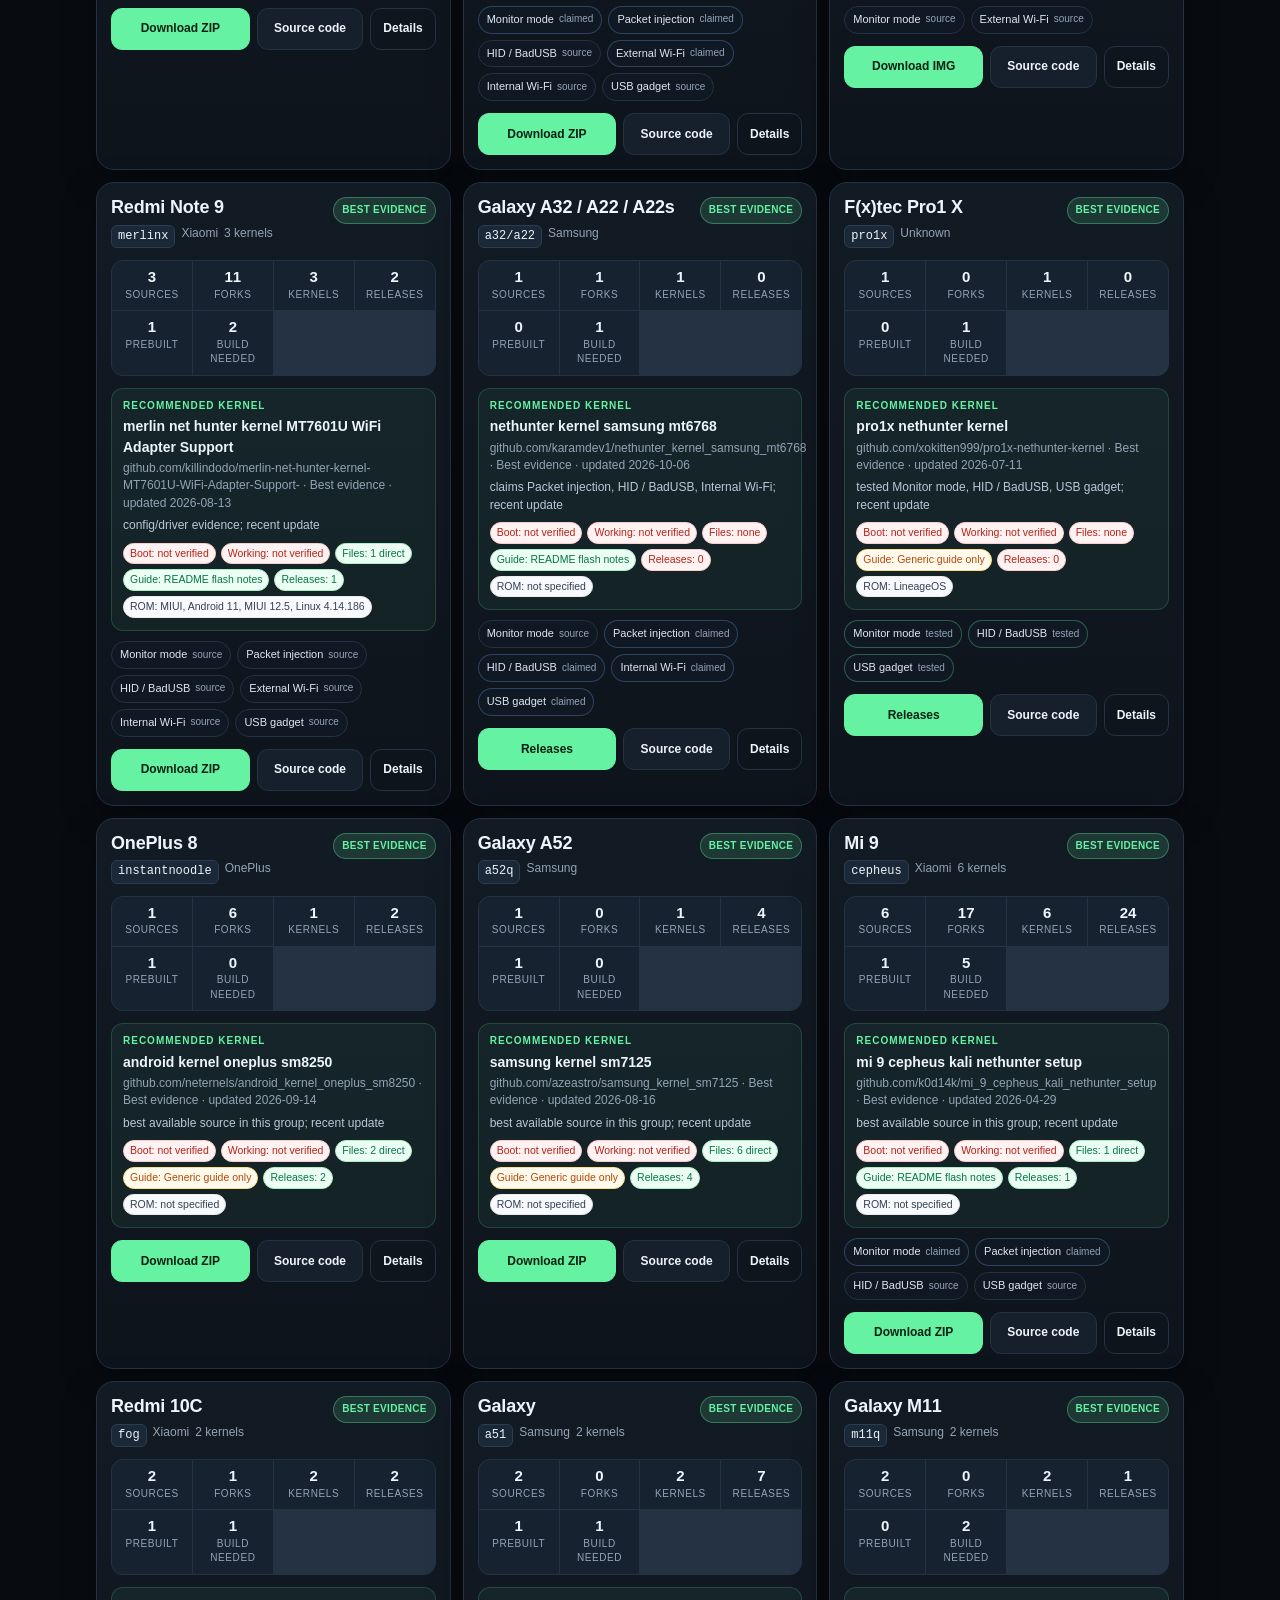
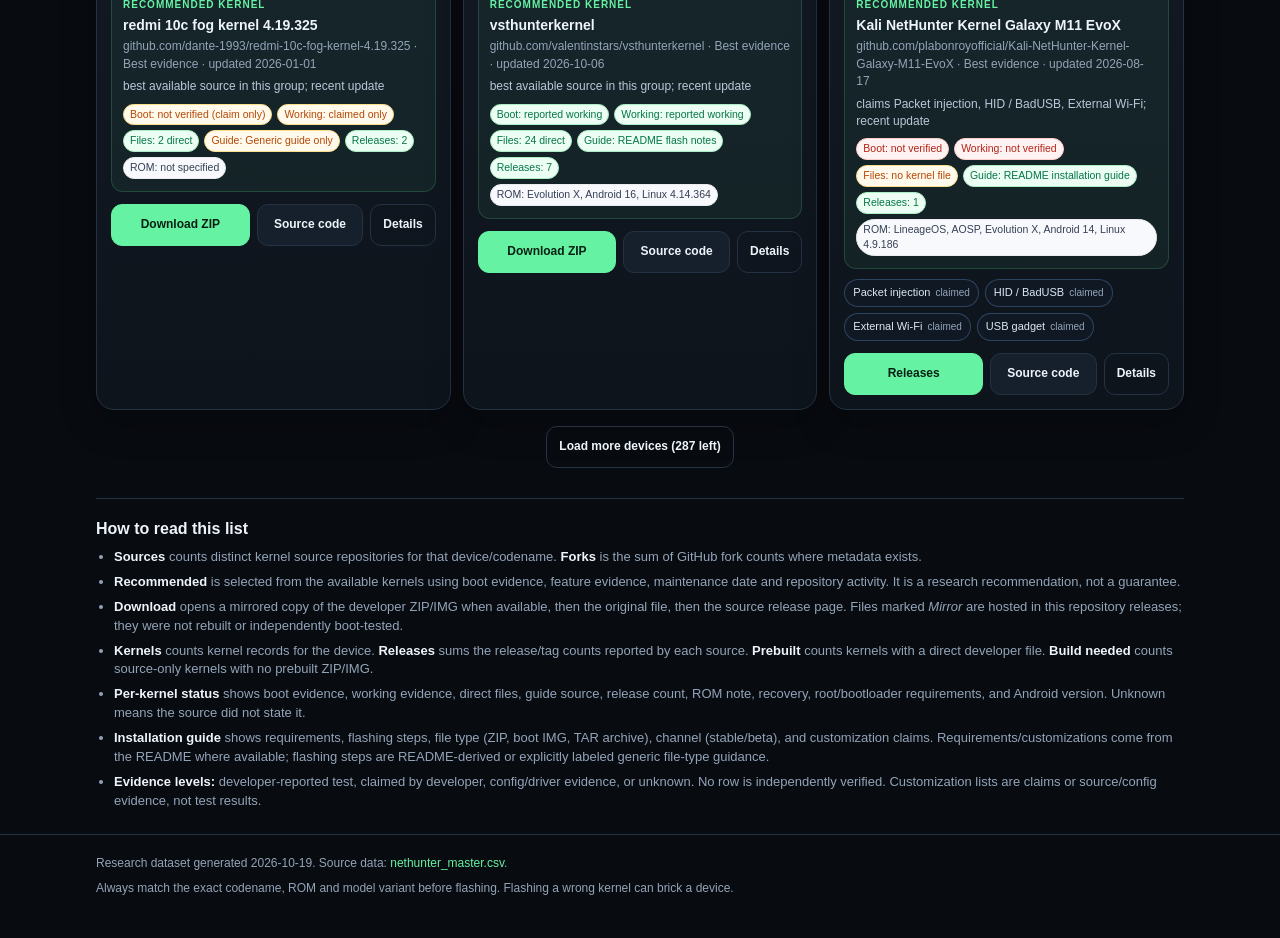
==== commit 1be43b69: "chore: bust dataset cache Co-authored-by: monkeycode-ai <monkeycode-ai@chaitin.com>" ====
--- a/index.html
+++ b/index.html
@@ -6,7 +6,7 @@
   <meta name="theme-color" content="#0b0f14">
   <meta name="description" content="Mobile-friendly Kali NetHunter kernel directory with source links, release links and evidence-based recommendations.">
   <title>NetHunter Kernel Finder</title>
-  <link rel="stylesheet" href="styles.css?v=20261019c">
+  <link rel="stylesheet" href="styles.css?v=20261019d">
 </head>
 <body>
   <header class="hero">
@@ -97,6 +97,6 @@
     </div>
   </footer>
 
-  <script src="app.js?v=20261019c"></script>
+  <script src="app.js?v=20261019d"></script>
 </body>
 </html>
--- a/styles.css
+++ b/styles.css
@@ -219,3 +219,4 @@
 .buildflag.ok{background:#ecfdf3;color:#067647;border-color:#abefc6}
 .buildflag.pending{background:#fffaeb;color:#b54708;border-color:#fedf89}
 .btn .fname{display:block;max-width:150px;overflow:hidden;text-overflow:ellipsis;white-space:nowrap;font-weight:500;font-size:10px;opacity:.85}
+.vfeat span.tag{background:#101a25;border-color:#2b4258;color:#9fc4e8}
